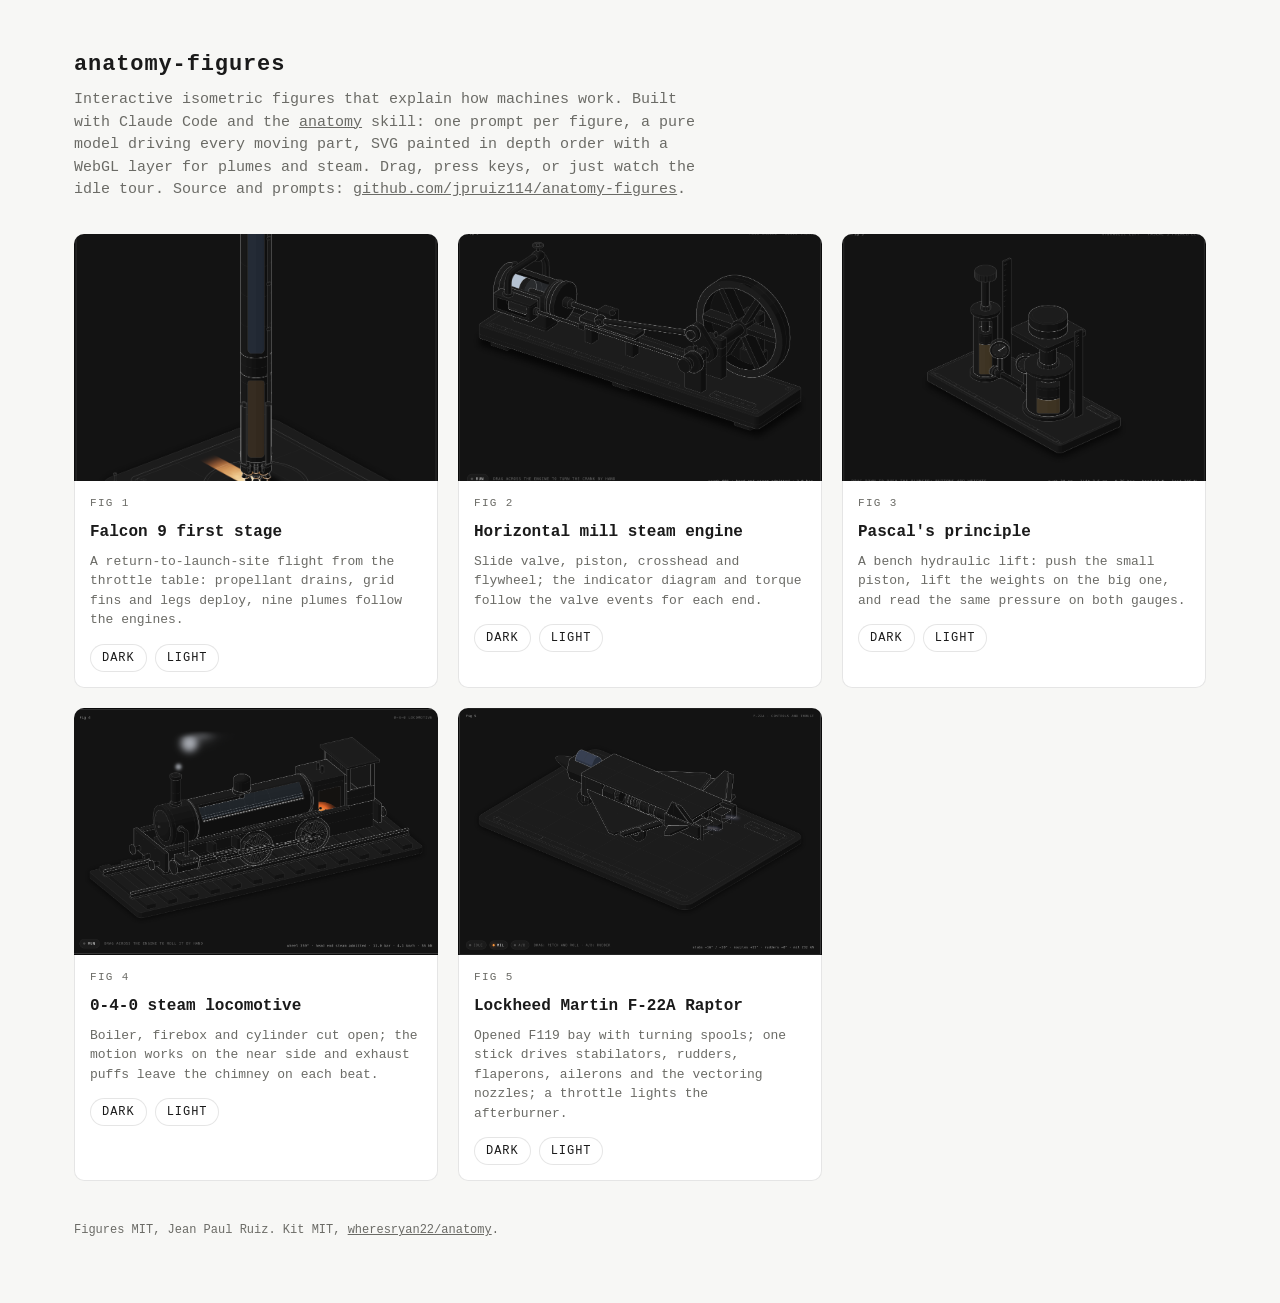
==== index.html @ 2f76742b "Add five anatomy figures with the kit, a gallery index and the prompts Co-Authored-By: Claude Fable " ====
<!doctype html>
<html lang="en">
<head>
<meta charset="utf-8">
<meta name="viewport" content="width=device-width, initial-scale=1">
<title>anatomy-figures</title>
<style>
  :root { color-scheme: dark light; --bg: #141414; --fg: #e8e8e4; --muted: #9a9a94; --card: #1d1d1d; --ring: #ffffff14; --accent: #ff9a3c; }
  @media (prefers-color-scheme: light) { :root { --bg: #f7f7f5; --fg: #1a1a1a; --muted: #6b6b66; --card: #ffffff; --ring: #0000001a; --accent: #d9480f; } }
  * { box-sizing: border-box; }
  body { margin: 0; background: var(--bg); color: var(--fg); font: 15px/1.5 ui-monospace, "SF Mono", Menlo, Consolas, monospace; }
  main { max-width: 1180px; margin: 0 auto; padding: 48px 24px 64px; }
  h1 { font-size: 22px; font-weight: 600; letter-spacing: 0.04em; margin: 0 0 8px; }
  p.lead { color: var(--muted); margin: 0 0 32px; max-width: 70ch; }
  p.lead a, footer a { color: inherit; }
  .grid { display: grid; grid-template-columns: repeat(auto-fill, minmax(340px, 1fr)); gap: 20px; }
  .card { background: var(--card); border-radius: 10px; box-shadow: inset 0 0 0 1px var(--ring); overflow: hidden; display: flex; flex-direction: column; }
  .card img { display: block; width: 100%; aspect-ratio: 1180 / 803; object-fit: cover; background: #0e0e0e; }
  .card .body { padding: 14px 16px 16px; display: flex; flex-direction: column; gap: 8px; }
  .card .fig { color: var(--muted); font-size: 11px; letter-spacing: 0.12em; text-transform: uppercase; }
  .card h2 { font-size: 16px; font-weight: 600; margin: 0; }
  .card p { margin: 0; color: var(--muted); font-size: 13px; }
  .links { display: flex; gap: 8px; margin-top: 6px; flex-wrap: wrap; }
  .links a { display: inline-flex; align-items: center; height: 28px; padding: 0 12px; border-radius: 999px; box-shadow: inset 0 0 0 1px var(--ring); color: var(--fg); text-decoration: none; font-size: 12px; letter-spacing: 0.08em; text-transform: uppercase; }
  .links a:hover { box-shadow: inset 0 0 0 1px var(--accent); }
  footer { margin-top: 40px; color: var(--muted); font-size: 12px; }
</style>
</head>
<body>
<main>
  <h1>anatomy-figures</h1>
  <p class="lead">Interactive isometric figures that explain how machines work. Built with Claude Code and the
    <a href="https://github.com/wheresryan22/anatomy">anatomy</a> skill: one prompt per figure, a pure model driving every
    moving part, SVG painted in depth order with a WebGL layer for plumes and steam. Drag, press keys, or just watch the idle tour.
    Source and prompts: <a href="https://github.com/jpruiz114/anatomy-figures">github.com/jpruiz114/anatomy-figures</a>.</p>
  <div class="grid">
    <article class="card">
      <a href="falcon-booster/booster.html"><img src="falcon-booster/shots/desk.png" alt="Falcon 9 first stage on its pad with grid fins and landing legs" loading="lazy"></a>
      <div class="body"><span class="fig">Fig 1</span><h2>Falcon 9 first stage</h2>
        <p>A return-to-launch-site flight from the throttle table: propellant drains, grid fins and legs deploy, nine plumes follow the engines.</p>
        <div class="links"><a href="falcon-booster/booster.html">dark</a><a href="falcon-booster/booster-light.html">light</a></div></div>
    </article>
    <article class="card">
      <a href="steam-engine/engine.html"><img src="steam-engine/shots/desk.png" alt="Horizontal mill steam engine with cut cylinder and slide valve" loading="lazy"></a>
      <div class="body"><span class="fig">Fig 2</span><h2>Horizontal mill steam engine</h2>
        <p>Slide valve, piston, crosshead and flywheel; the indicator diagram and torque follow the valve events for each end.</p>
        <div class="links"><a href="steam-engine/engine.html">dark</a><a href="steam-engine/engine-light.html">light</a></div></div>
    </article>
    <article class="card">
      <a href="pascal-lift/lift.html"><img src="pascal-lift/shots/desk.png" alt="Bench hydraulic lift with two gauges" loading="lazy"></a>
      <div class="body"><span class="fig">Fig 3</span><h2>Pascal's principle</h2>
        <p>A bench hydraulic lift: push the small piston, lift the weights on the big one, and read the same pressure on both gauges.</p>
        <div class="links"><a href="pascal-lift/lift.html">dark</a><a href="pascal-lift/lift-light.html">light</a></div></div>
    </article>
    <article class="card">
      <a href="locomotive/locomotive.html"><img src="locomotive/shots/desk.png" alt="0-4-0 steam locomotive with boiler, firebox and cylinder cut open" loading="lazy"></a>
      <div class="body"><span class="fig">Fig 4</span><h2>0-4-0 steam locomotive</h2>
        <p>Boiler, firebox and cylinder cut open; the motion works on the near side and exhaust puffs leave the chimney on each beat.</p>
        <div class="links"><a href="locomotive/locomotive.html">dark</a><a href="locomotive/locomotive-light.html">light</a></div></div>
    </article>
    <article class="card">
      <a href="f22/f22.html"><img src="f22/shots/desk.png" alt="F-22A Raptor with its right engine bay opened" loading="lazy"></a>
      <div class="body"><span class="fig">Fig 5</span><h2>Lockheed Martin F-22A Raptor</h2>
        <p>Opened F119 bay with turning spools; one stick drives stabilators, rudders, flaperons, ailerons and the vectoring nozzles; a throttle lights the afterburner.</p>
        <div class="links"><a href="f22/f22.html">dark</a><a href="f22/f22-light.html">light</a></div></div>
    </article>
  </div>
  <footer>Figures MIT, Jean Paul Ruiz. Kit MIT, <a href="https://github.com/wheresryan22/anatomy">wheresryan22/anatomy</a>.</footer>
</main>
</body>
</html>
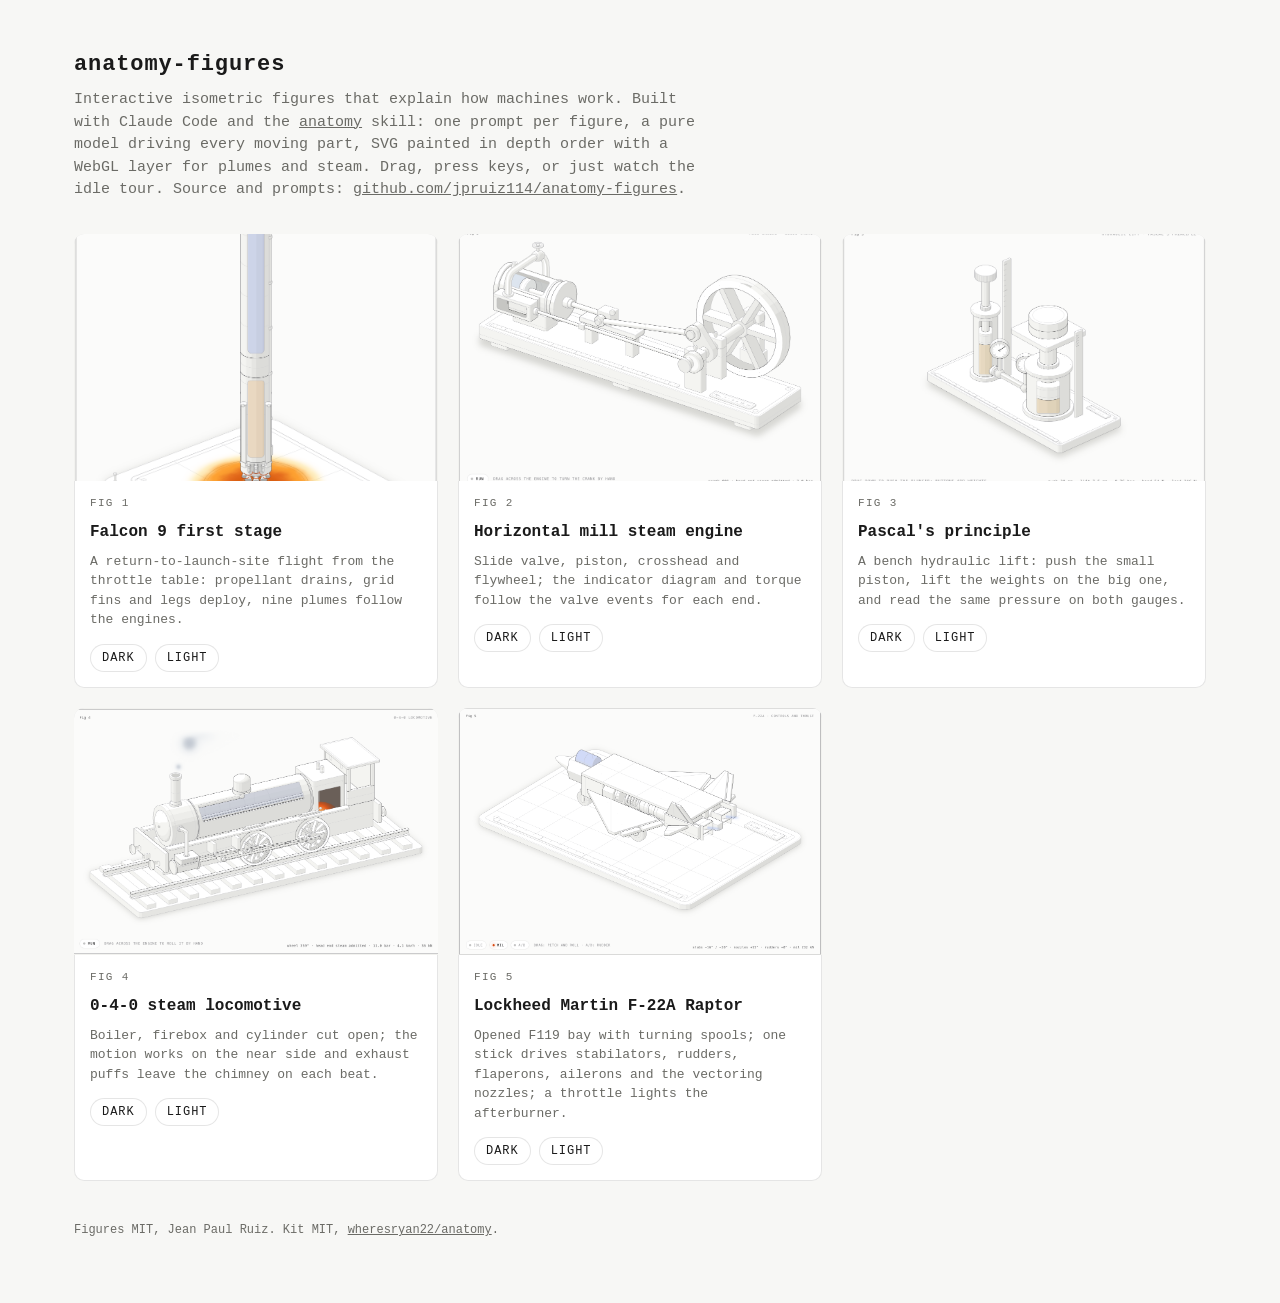
==== commit 6b3451ad: "Use the light captures as gallery thumbnails and link the custom domain Co-Authored-By: Claude Fable" ====
--- a/index.html
+++ b/index.html
@@ -35,31 +35,31 @@
     Source and prompts: <a href="https://github.com/jpruiz114/anatomy-figures">github.com/jpruiz114/anatomy-figures</a>.</p>
   <div class="grid">
     <article class="card">
-      <a href="falcon-booster/booster.html"><img src="falcon-booster/shots/desk.png" alt="Falcon 9 first stage on its pad with grid fins and landing legs" loading="lazy"></a>
+      <a href="falcon-booster/booster.html"><img src="falcon-booster/shots/desk-light.png" alt="Falcon 9 first stage on its pad with grid fins and landing legs" loading="lazy"></a>
       <div class="body"><span class="fig">Fig 1</span><h2>Falcon 9 first stage</h2>
         <p>A return-to-launch-site flight from the throttle table: propellant drains, grid fins and legs deploy, nine plumes follow the engines.</p>
         <div class="links"><a href="falcon-booster/booster.html">dark</a><a href="falcon-booster/booster-light.html">light</a></div></div>
     </article>
     <article class="card">
-      <a href="steam-engine/engine.html"><img src="steam-engine/shots/desk.png" alt="Horizontal mill steam engine with cut cylinder and slide valve" loading="lazy"></a>
+      <a href="steam-engine/engine.html"><img src="steam-engine/shots/desk-light.png" alt="Horizontal mill steam engine with cut cylinder and slide valve" loading="lazy"></a>
       <div class="body"><span class="fig">Fig 2</span><h2>Horizontal mill steam engine</h2>
         <p>Slide valve, piston, crosshead and flywheel; the indicator diagram and torque follow the valve events for each end.</p>
         <div class="links"><a href="steam-engine/engine.html">dark</a><a href="steam-engine/engine-light.html">light</a></div></div>
     </article>
     <article class="card">
-      <a href="pascal-lift/lift.html"><img src="pascal-lift/shots/desk.png" alt="Bench hydraulic lift with two gauges" loading="lazy"></a>
+      <a href="pascal-lift/lift.html"><img src="pascal-lift/shots/desk-light.png" alt="Bench hydraulic lift with two gauges" loading="lazy"></a>
       <div class="body"><span class="fig">Fig 3</span><h2>Pascal's principle</h2>
         <p>A bench hydraulic lift: push the small piston, lift the weights on the big one, and read the same pressure on both gauges.</p>
         <div class="links"><a href="pascal-lift/lift.html">dark</a><a href="pascal-lift/lift-light.html">light</a></div></div>
     </article>
     <article class="card">
-      <a href="locomotive/locomotive.html"><img src="locomotive/shots/desk.png" alt="0-4-0 steam locomotive with boiler, firebox and cylinder cut open" loading="lazy"></a>
+      <a href="locomotive/locomotive.html"><img src="locomotive/shots/desk-light.png" alt="0-4-0 steam locomotive with boiler, firebox and cylinder cut open" loading="lazy"></a>
       <div class="body"><span class="fig">Fig 4</span><h2>0-4-0 steam locomotive</h2>
         <p>Boiler, firebox and cylinder cut open; the motion works on the near side and exhaust puffs leave the chimney on each beat.</p>
         <div class="links"><a href="locomotive/locomotive.html">dark</a><a href="locomotive/locomotive-light.html">light</a></div></div>
     </article>
     <article class="card">
-      <a href="f22/f22.html"><img src="f22/shots/desk.png" alt="F-22A Raptor with its right engine bay opened" loading="lazy"></a>
+      <a href="f22/f22.html"><img src="f22/shots/desk-light.png" alt="F-22A Raptor with its right engine bay opened" loading="lazy"></a>
       <div class="body"><span class="fig">Fig 5</span><h2>Lockheed Martin F-22A Raptor</h2>
         <p>Opened F119 bay with turning spools; one stick drives stabilators, rudders, flaperons, ailerons and the vectoring nozzles; a throttle lights the afterburner.</p>
         <div class="links"><a href="f22/f22.html">dark</a><a href="f22/f22-light.html">light</a></div></div>
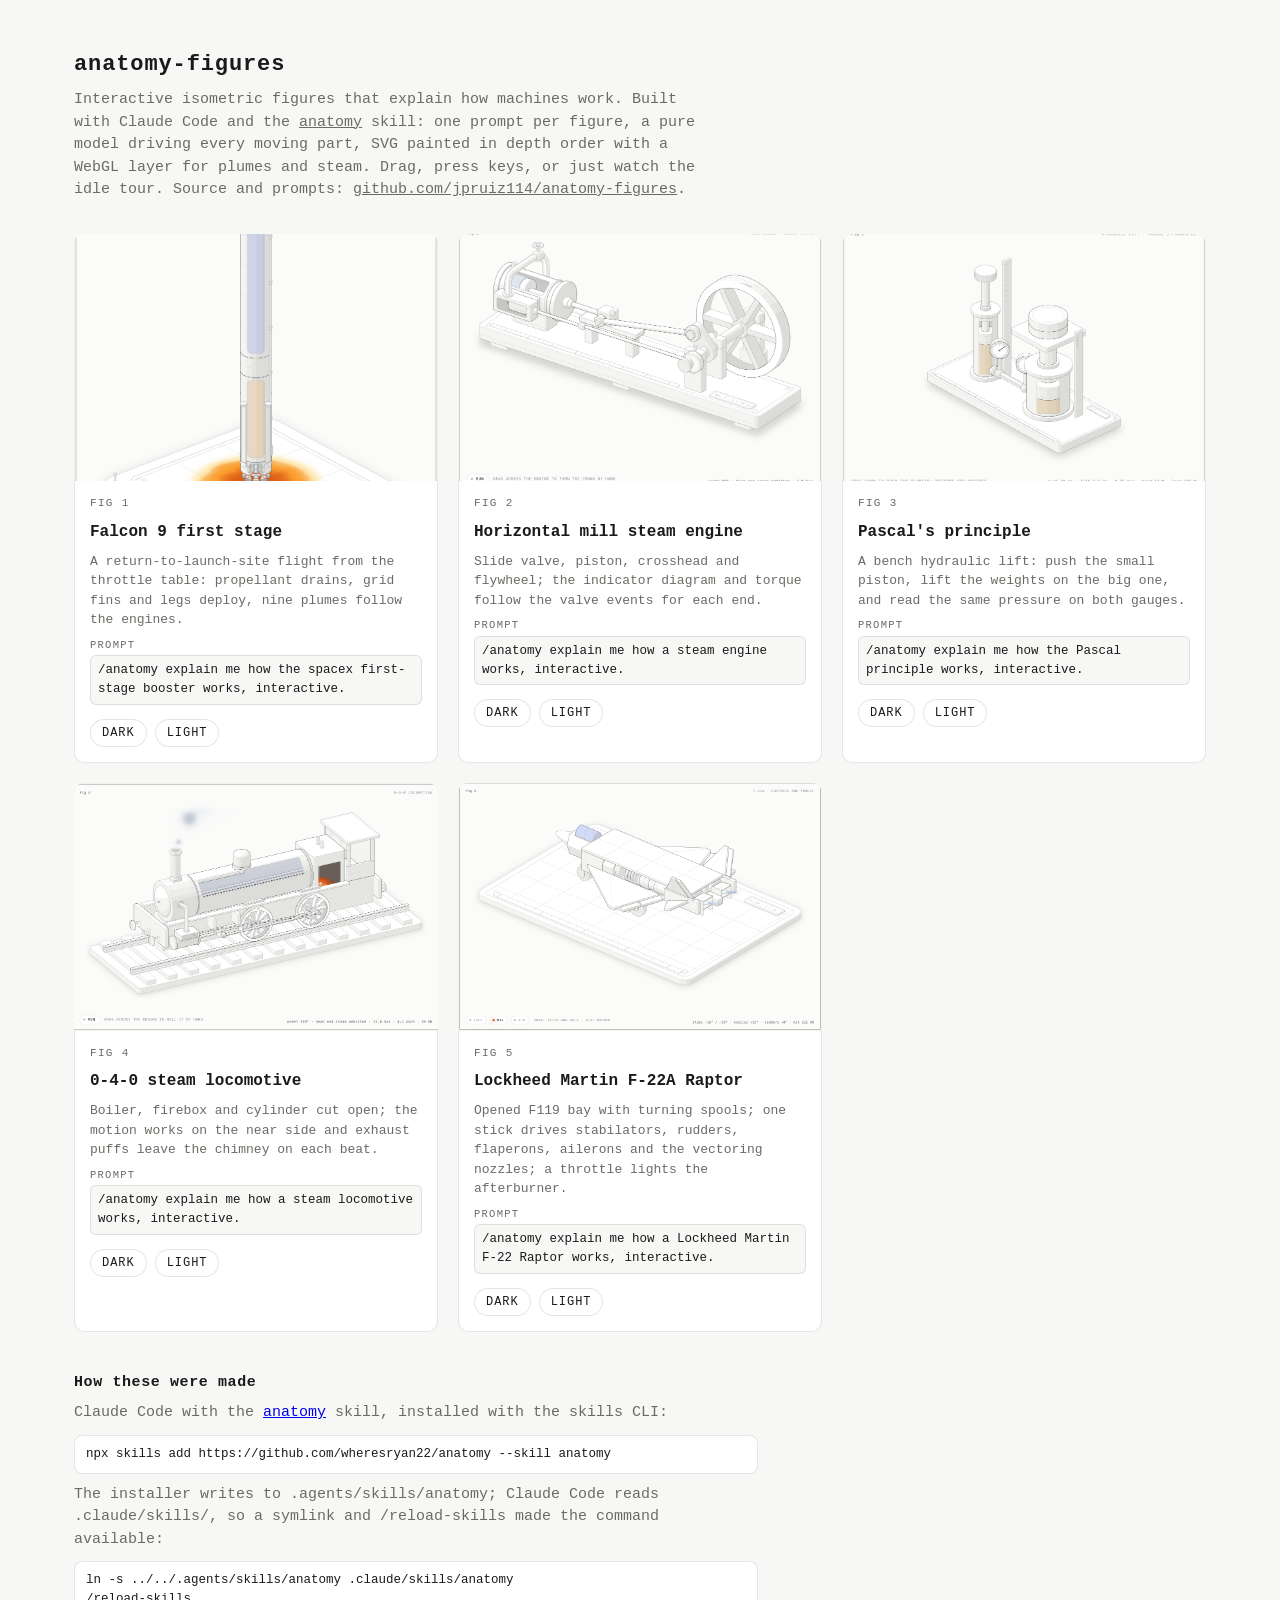
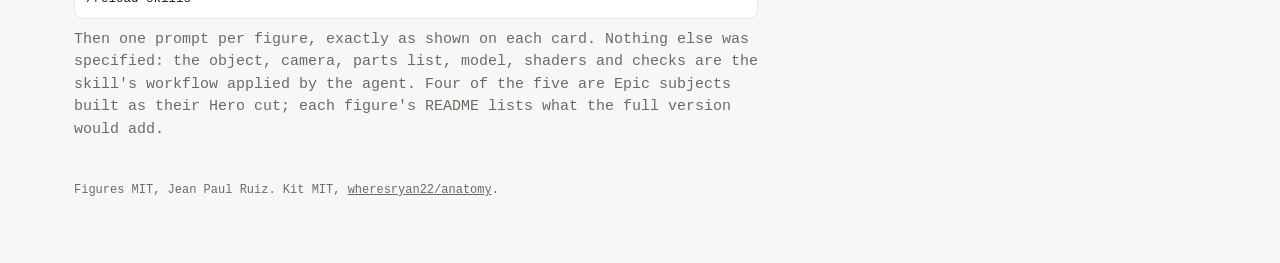
==== commit cba4c00f: "Show the prompt and skill invocation on every gallery card and figure README Co-Authored-By: Claude " ====
--- a/index.html
+++ b/index.html
@@ -20,6 +20,13 @@
   .card .fig { color: var(--muted); font-size: 11px; letter-spacing: 0.12em; text-transform: uppercase; }
   .card h2 { font-size: 16px; font-weight: 600; margin: 0; }
   .card p { margin: 0; color: var(--muted); font-size: 13px; }
+  .prompt { display: flex; flex-direction: column; gap: 2px; margin-top: 4px; }
+  .prompt span { color: var(--muted); font-size: 10.5px; letter-spacing: 0.12em; text-transform: uppercase; }
+  .prompt code { font: inherit; font-size: 12.5px; color: var(--fg); background: var(--bg); border-radius: 6px; padding: 6px 8px; box-shadow: inset 0 0 0 1px var(--ring); white-space: pre-wrap; word-break: break-word; }
+  section.how { margin-top: 40px; max-width: 76ch; }
+  section.how h2 { font-size: 15px; font-weight: 600; letter-spacing: 0.04em; margin: 0 0 8px; }
+  section.how p { color: var(--muted); margin: 0 0 10px; }
+  section.how pre { margin: 0 0 10px; padding: 10px 12px; border-radius: 8px; background: var(--card); box-shadow: inset 0 0 0 1px var(--ring); overflow-x: auto; font-size: 12.5px; }
   .links { display: flex; gap: 8px; margin-top: 6px; flex-wrap: wrap; }
   .links a { display: inline-flex; align-items: center; height: 28px; padding: 0 12px; border-radius: 999px; box-shadow: inset 0 0 0 1px var(--ring); color: var(--fg); text-decoration: none; font-size: 12px; letter-spacing: 0.08em; text-transform: uppercase; }
   .links a:hover { box-shadow: inset 0 0 0 1px var(--accent); }
@@ -35,36 +42,50 @@
     Source and prompts: <a href="https://github.com/jpruiz114/anatomy-figures">github.com/jpruiz114/anatomy-figures</a>.</p>
   <div class="grid">
     <article class="card">
-      <a href="falcon-booster/booster.html"><img src="falcon-booster/shots/desk-light.png" alt="Falcon 9 first stage on its pad with grid fins and landing legs" loading="lazy"></a>
+      <a href="falcon-booster/falcon-booster.html"><img src="falcon-booster/shots/desk-light.png" alt="Falcon 9 first stage on its pad with grid fins and landing legs" loading="lazy"></a>
       <div class="body"><span class="fig">Fig 1</span><h2>Falcon 9 first stage</h2>
         <p>A return-to-launch-site flight from the throttle table: propellant drains, grid fins and legs deploy, nine plumes follow the engines.</p>
-        <div class="links"><a href="falcon-booster/booster.html">dark</a><a href="falcon-booster/booster-light.html">light</a></div></div>
+        <p class="prompt"><span>Prompt</span><code>/anatomy explain me how the spacex first-stage booster works, interactive.</code></p>
+        <div class="links"><a href="falcon-booster/falcon-booster.html">dark</a><a href="falcon-booster/falcon-booster-light.html">light</a></div></div>
     </article>
     <article class="card">
-      <a href="steam-engine/engine.html"><img src="steam-engine/shots/desk-light.png" alt="Horizontal mill steam engine with cut cylinder and slide valve" loading="lazy"></a>
+      <a href="steam-engine/steam-engine.html"><img src="steam-engine/shots/desk-light.png" alt="Horizontal mill steam engine with cut cylinder and slide valve" loading="lazy"></a>
       <div class="body"><span class="fig">Fig 2</span><h2>Horizontal mill steam engine</h2>
         <p>Slide valve, piston, crosshead and flywheel; the indicator diagram and torque follow the valve events for each end.</p>
-        <div class="links"><a href="steam-engine/engine.html">dark</a><a href="steam-engine/engine-light.html">light</a></div></div>
+        <p class="prompt"><span>Prompt</span><code>/anatomy explain me how a steam engine works, interactive.</code></p>
+        <div class="links"><a href="steam-engine/steam-engine.html">dark</a><a href="steam-engine/steam-engine-light.html">light</a></div></div>
     </article>
     <article class="card">
-      <a href="pascal-lift/lift.html"><img src="pascal-lift/shots/desk-light.png" alt="Bench hydraulic lift with two gauges" loading="lazy"></a>
+      <a href="pascal-lift/pascal-lift.html"><img src="pascal-lift/shots/desk-light.png" alt="Bench hydraulic lift with two gauges" loading="lazy"></a>
       <div class="body"><span class="fig">Fig 3</span><h2>Pascal's principle</h2>
         <p>A bench hydraulic lift: push the small piston, lift the weights on the big one, and read the same pressure on both gauges.</p>
-        <div class="links"><a href="pascal-lift/lift.html">dark</a><a href="pascal-lift/lift-light.html">light</a></div></div>
+        <p class="prompt"><span>Prompt</span><code>/anatomy explain me how the Pascal principle works, interactive.</code></p>
+        <div class="links"><a href="pascal-lift/pascal-lift.html">dark</a><a href="pascal-lift/pascal-lift-light.html">light</a></div></div>
     </article>
     <article class="card">
       <a href="locomotive/locomotive.html"><img src="locomotive/shots/desk-light.png" alt="0-4-0 steam locomotive with boiler, firebox and cylinder cut open" loading="lazy"></a>
       <div class="body"><span class="fig">Fig 4</span><h2>0-4-0 steam locomotive</h2>
         <p>Boiler, firebox and cylinder cut open; the motion works on the near side and exhaust puffs leave the chimney on each beat.</p>
+        <p class="prompt"><span>Prompt</span><code>/anatomy explain me how a steam locomotive works, interactive.</code></p>
         <div class="links"><a href="locomotive/locomotive.html">dark</a><a href="locomotive/locomotive-light.html">light</a></div></div>
     </article>
     <article class="card">
       <a href="f22/f22.html"><img src="f22/shots/desk-light.png" alt="F-22A Raptor with its right engine bay opened" loading="lazy"></a>
       <div class="body"><span class="fig">Fig 5</span><h2>Lockheed Martin F-22A Raptor</h2>
         <p>Opened F119 bay with turning spools; one stick drives stabilators, rudders, flaperons, ailerons and the vectoring nozzles; a throttle lights the afterburner.</p>
+        <p class="prompt"><span>Prompt</span><code>/anatomy explain me how a Lockheed Martin F-22 Raptor works, interactive.</code></p>
         <div class="links"><a href="f22/f22.html">dark</a><a href="f22/f22-light.html">light</a></div></div>
     </article>
   </div>
+  <section class="how">
+    <h2>How these were made</h2>
+    <p>Claude Code with the <a href="https://github.com/wheresryan22/anatomy">anatomy</a> skill, installed with the skills CLI:</p>
+    <pre>npx skills add https://github.com/wheresryan22/anatomy --skill anatomy</pre>
+    <p>The installer writes to <code>.agents/skills/anatomy</code>; Claude Code reads <code>.claude/skills/</code>, so a symlink and <code>/reload-skills</code> made the command available:</p>
+    <pre>ln -s ../../.agents/skills/anatomy .claude/skills/anatomy
+/reload-skills</pre>
+    <p>Then one prompt per figure, exactly as shown on each card. Nothing else was specified: the object, camera, parts list, model, shaders and checks are the skill's workflow applied by the agent. Four of the five are Epic subjects built as their Hero cut; each figure's README lists what the full version would add.</p>
+  </section>
   <footer>Figures MIT, Jean Paul Ruiz. Kit MIT, <a href="https://github.com/wheresryan22/anatomy">wheresryan22/anatomy</a>.</footer>
 </main>
 </body>
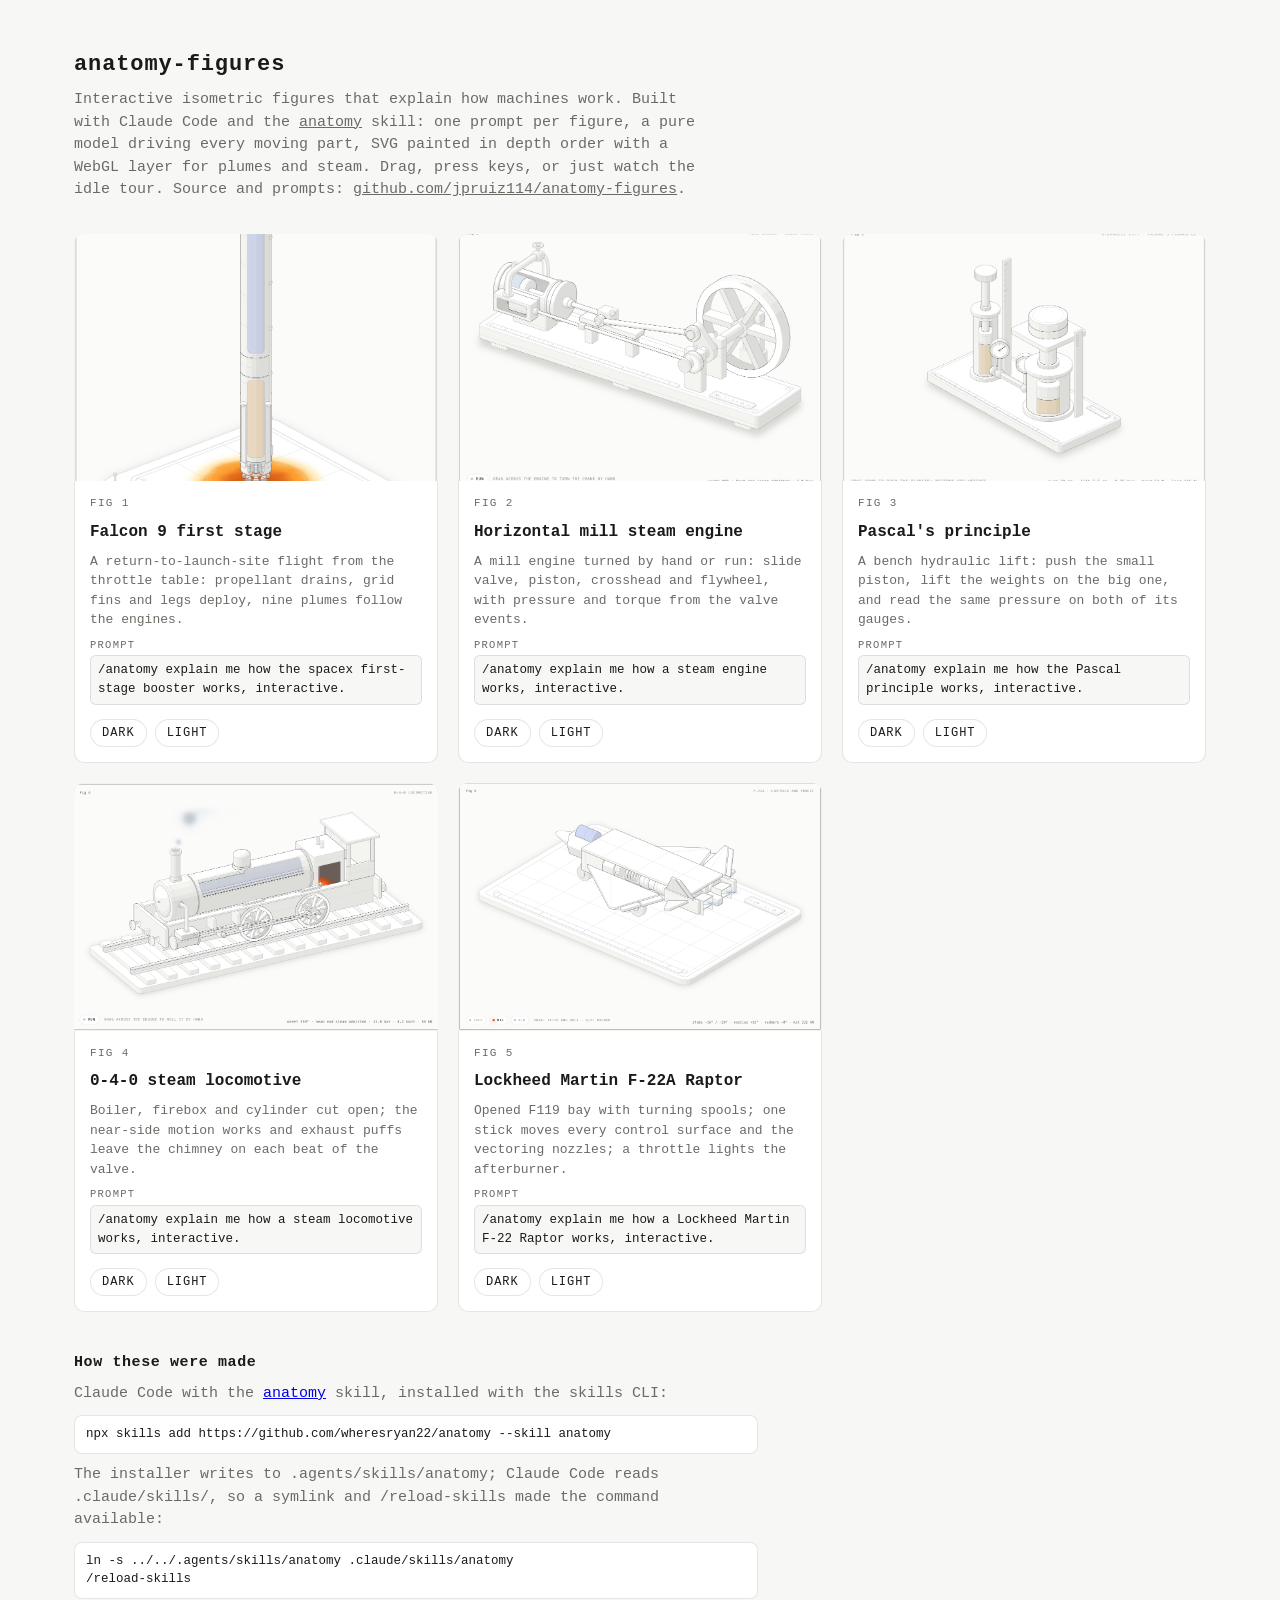
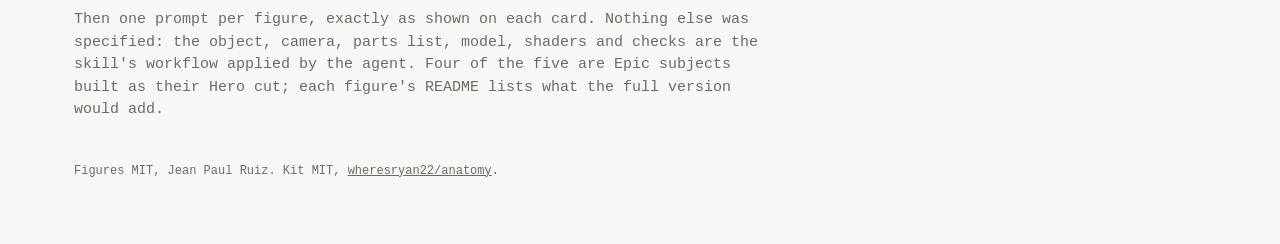
==== commit f95743de: "Give the five gallery descriptions the same length Co-Authored-By: Claude Fable 5.1 <noreply@anthrop" ====
--- a/index.html
+++ b/index.html
@@ -51,28 +51,28 @@
     <article class="card">
       <a href="steam-engine/steam-engine.html"><img src="steam-engine/shots/desk-light.png" alt="Horizontal mill steam engine with cut cylinder and slide valve" loading="lazy"></a>
       <div class="body"><span class="fig">Fig 2</span><h2>Horizontal mill steam engine</h2>
-        <p>Slide valve, piston, crosshead and flywheel; the indicator diagram and torque follow the valve events for each end.</p>
+        <p>A mill engine turned by hand or run: slide valve, piston, crosshead and flywheel, with pressure and torque from the valve events.</p>
         <p class="prompt"><span>Prompt</span><code>/anatomy explain me how a steam engine works, interactive.</code></p>
         <div class="links"><a href="steam-engine/steam-engine.html">dark</a><a href="steam-engine/steam-engine-light.html">light</a></div></div>
     </article>
     <article class="card">
       <a href="pascal-lift/pascal-lift.html"><img src="pascal-lift/shots/desk-light.png" alt="Bench hydraulic lift with two gauges" loading="lazy"></a>
       <div class="body"><span class="fig">Fig 3</span><h2>Pascal's principle</h2>
-        <p>A bench hydraulic lift: push the small piston, lift the weights on the big one, and read the same pressure on both gauges.</p>
+        <p>A bench hydraulic lift: push the small piston, lift the weights on the big one, and read the same pressure on both of its gauges.</p>
         <p class="prompt"><span>Prompt</span><code>/anatomy explain me how the Pascal principle works, interactive.</code></p>
         <div class="links"><a href="pascal-lift/pascal-lift.html">dark</a><a href="pascal-lift/pascal-lift-light.html">light</a></div></div>
     </article>
     <article class="card">
       <a href="locomotive/locomotive.html"><img src="locomotive/shots/desk-light.png" alt="0-4-0 steam locomotive with boiler, firebox and cylinder cut open" loading="lazy"></a>
       <div class="body"><span class="fig">Fig 4</span><h2>0-4-0 steam locomotive</h2>
-        <p>Boiler, firebox and cylinder cut open; the motion works on the near side and exhaust puffs leave the chimney on each beat.</p>
+        <p>Boiler, firebox and cylinder cut open; the near-side motion works and exhaust puffs leave the chimney on each beat of the valve.</p>
         <p class="prompt"><span>Prompt</span><code>/anatomy explain me how a steam locomotive works, interactive.</code></p>
         <div class="links"><a href="locomotive/locomotive.html">dark</a><a href="locomotive/locomotive-light.html">light</a></div></div>
     </article>
     <article class="card">
       <a href="f22/f22.html"><img src="f22/shots/desk-light.png" alt="F-22A Raptor with its right engine bay opened" loading="lazy"></a>
       <div class="body"><span class="fig">Fig 5</span><h2>Lockheed Martin F-22A Raptor</h2>
-        <p>Opened F119 bay with turning spools; one stick drives stabilators, rudders, flaperons, ailerons and the vectoring nozzles; a throttle lights the afterburner.</p>
+        <p>Opened F119 bay with turning spools; one stick moves every control surface and the vectoring nozzles; a throttle lights the afterburner.</p>
         <p class="prompt"><span>Prompt</span><code>/anatomy explain me how a Lockheed Martin F-22 Raptor works, interactive.</code></p>
         <div class="links"><a href="f22/f22.html">dark</a><a href="f22/f22-light.html">light</a></div></div>
     </article>
